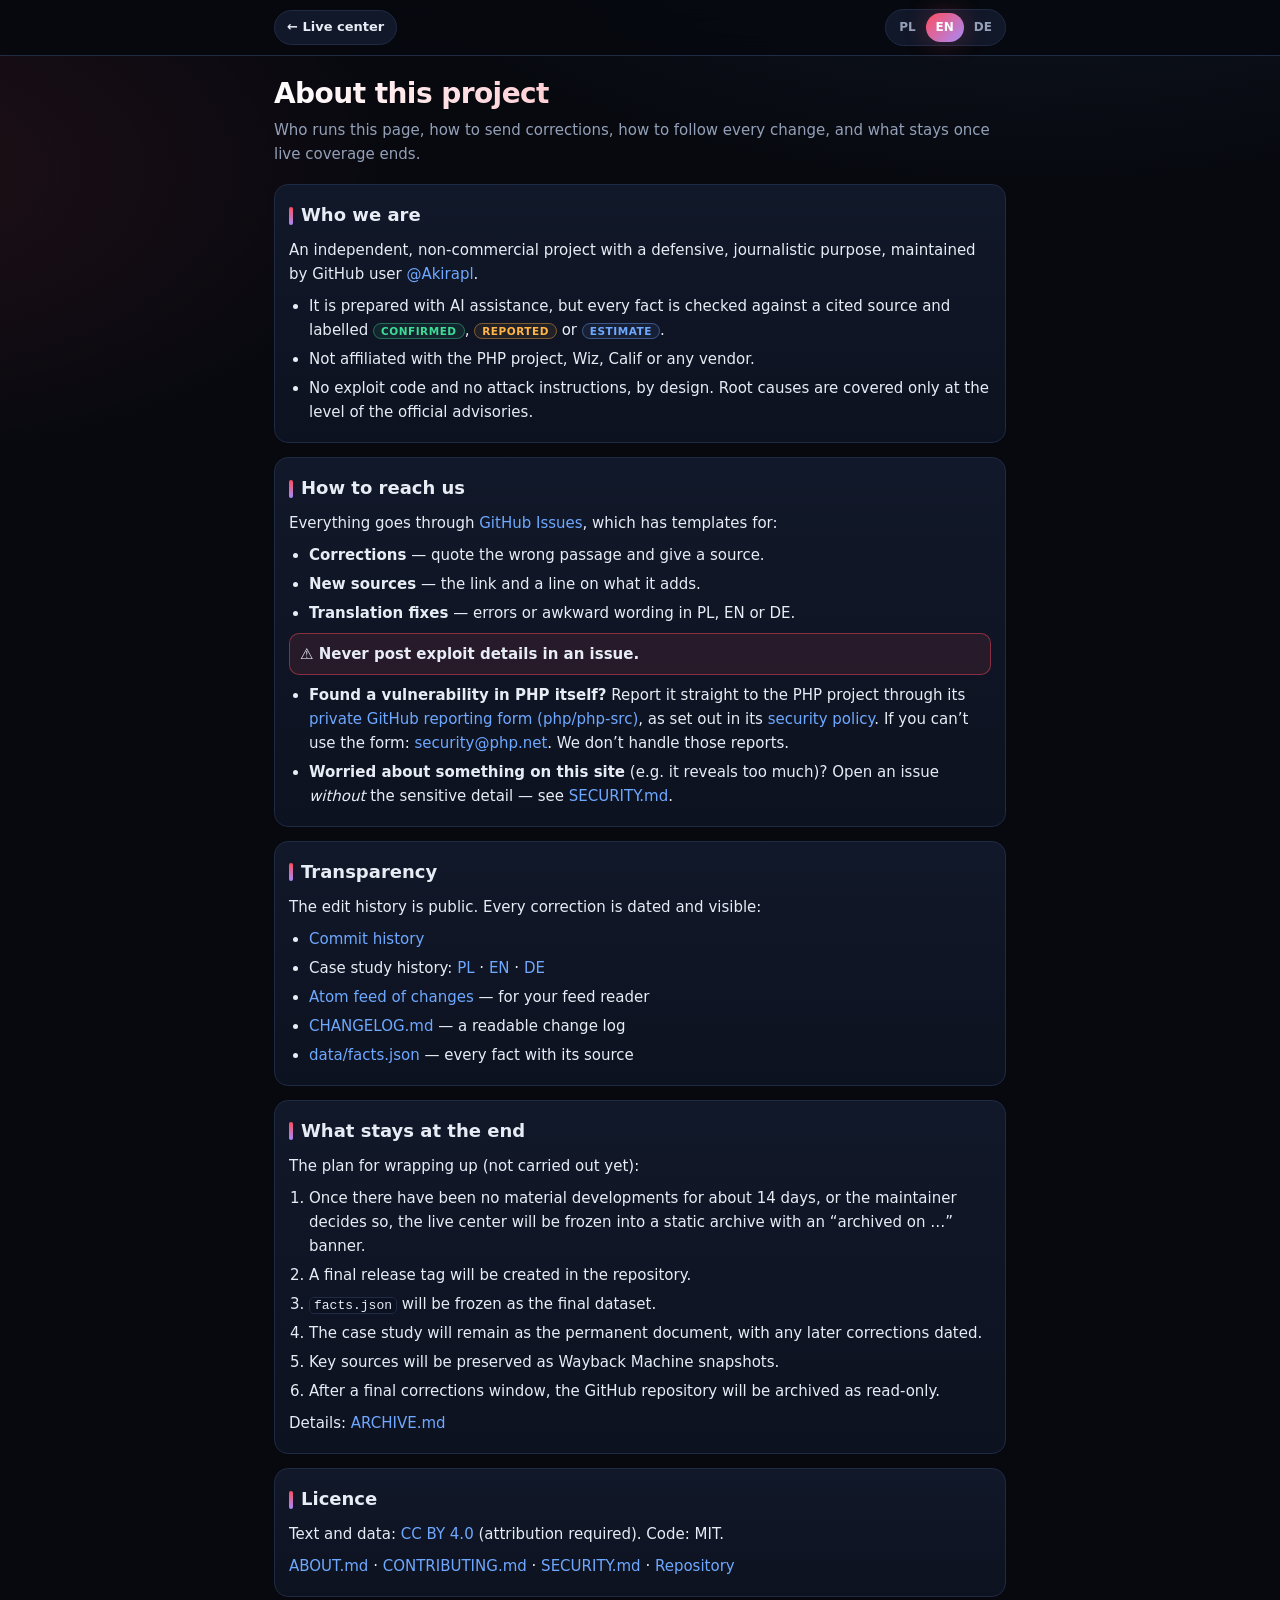
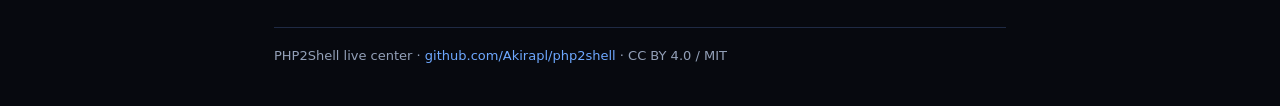
==== info.html @ 3bcf72e7 "Live update 2026-10-21 15:03 UTC: initial publish (53 events, 74 sources)" ====
<!doctype html>
<html lang="en">
<head>
<meta charset="utf-8">
<meta name="viewport" content="width=device-width,initial-scale=1,viewport-fit=cover">
<title>Info — PHP2Shell live center</title>
<meta name="description" content="PHP2Shell live center: who maintains it, how to send corrections, edit history, archive plan, licence. PL / EN / DE.">
<meta name="theme-color" content="#07090f">
<link rel="icon" href="data:image/svg+xml,%3Csvg xmlns='http://www.w3.org/2000/svg' viewBox='0 0 32 32'%3E%3Crect width='32' height='32' rx='7' fill='%2307090f'/%3E%3Ccircle cx='16' cy='16' r='8' fill='%23ff4d5e'/%3E%3C/svg%3E">
<link rel="alternate" hreflang="pl" href="https://akirapl.github.io/php2shell/info.html?lang=pl">
<link rel="alternate" hreflang="en" href="https://akirapl.github.io/php2shell/info.html?lang=en">
<link rel="alternate" hreflang="de" href="https://akirapl.github.io/php2shell/info.html?lang=de">
<meta name="robots" content="index,follow,max-image-preview:large">
<script>(function(){var q=new URLSearchParams(location.search).get('lang');var u='https://akirapl.github.io/php2shell/info.html'+(['pl','en','de'].indexOf(q)>=0?'?lang='+q:'');var c=document.createElement('link');c.rel='canonical';c.href=u;document.head.appendChild(c);var o=document.querySelector('meta[property="og:url"]');if(o)o.content=u;if(['pl','en','de'].indexOf(q)>=0)document.documentElement.lang=q})();</script>
<link rel="alternate" hreflang="x-default" href="https://akirapl.github.io/php2shell/info.html">
<link rel="alternate" type="application/atom+xml" hreflang="en" title="PHP2Shell — timeline (EN)" href="https://akirapl.github.io/php2shell/feed.xml">
<link rel="alternate" type="application/atom+xml" hreflang="pl" title="PHP2Shell — oś czasu (PL)" href="https://akirapl.github.io/php2shell/feed-pl.xml">
<link rel="alternate" type="application/atom+xml" hreflang="de" title="PHP2Shell — Chronik (DE)" href="https://akirapl.github.io/php2shell/feed-de.xml">
<meta property="og:type" content="website">
<meta property="og:site_name" content="PHP2Shell live center">
<meta property="og:title" content="Info — PHP2Shell live center">
<meta property="og:description" content="PHP2Shell live center: who maintains it, how to send corrections, edit history, archive plan, licence.">
<meta property="og:url" content="https://akirapl.github.io/php2shell/info.html">
<meta property="og:image" content="https://akirapl.github.io/php2shell/assets/og-image.png">
<meta property="og:image:secure_url" content="https://akirapl.github.io/php2shell/assets/og-image.png">
<meta property="og:image:type" content="image/png">
<meta property="og:image:width" content="1200">
<meta property="og:image:height" content="630">
<meta property="og:image:alt" content="PHP2Shell — live center. CVE-2026-109618, CVE-2026-109619. Patched: 8.5.12 / 8.4.27 / 8.3.36 / 8.2.35. PL · EN · DE">
<meta property="og:locale" content="en_GB">
<meta property="og:locale:alternate" content="pl_PL">
<meta property="og:locale:alternate" content="de_DE">
<meta name="twitter:card" content="summary_large_image">
<meta name="twitter:title" content="Info — PHP2Shell live center">
<meta name="twitter:description" content="PHP2Shell live center: who maintains it, how to send corrections, edit history, archive plan, licence.">
<meta name="twitter:image" content="https://akirapl.github.io/php2shell/assets/og-image.png">
<meta name="twitter:image:alt" content="PHP2Shell — live center: CVE-2026-109618 / CVE-2026-109619, patched versions, PL · EN · DE">
<script type="application/ld+json">{"@context": "https://schema.org", "@type": "AboutPage", "url": "https://akirapl.github.io/php2shell/info.html", "name": "Info — PHP2Shell live center", "description": "PHP2Shell live center: who maintains it, how to send corrections, edit history, archive plan, licence.", "inLanguage": ["pl", "en", "de"], "isPartOf": {"@id": "https://akirapl.github.io/php2shell/#website"}, "author": {"@type": "Person", "name": "Dawid Kulik", "alternateName": "@Akirapl", "url": "https://github.com/Akirapl"}}</script>
<style>:root{--bg:#07090f;--bg2:#0d1220;--card:#111829;--card2:#151e33;--line:#1f2a44;--txt:#e7ecf5;--mut:#93a0b8;--red:#ff4d5e;--amber:#ffb547;--green:#3ddc97;--blue:#6ea8ff;--vio:#a78bfa;--glow:0 0 24px rgba(255,77,94,.25)}
*{box-sizing:border-box}html{-webkit-text-size-adjust:100%}
body{margin:0;background:radial-gradient(1200px 600px at 80% -10%,rgba(110,168,255,.10),transparent 60%),radial-gradient(900px 500px at -10% 10%,rgba(255,77,94,.10),transparent 60%),var(--bg);color:var(--txt);font:15px/1.6 system-ui,-apple-system,"Segoe UI",Roboto,Inter,sans-serif;overflow-x:hidden}
a{color:var(--blue);text-decoration:none}a:hover{text-decoration:underline}
.wrap{max-width:760px;margin:0 auto;padding:0 14px}
.bar{position:sticky;top:0;z-index:50;background:rgba(7,9,15,.85);backdrop-filter:blur(12px);-webkit-backdrop-filter:blur(12px);border-bottom:1px solid var(--line)}
.bar .wrap{display:flex;align-items:center;justify-content:space-between;gap:8px;padding-top:9px;padding-bottom:9px}
.back{font-size:13px;font-weight:700;padding:6px 12px;border-radius:999px;border:1px solid var(--line);background:var(--card);color:var(--txt);white-space:nowrap}
.langs{display:flex;background:var(--card);border:1px solid var(--line);border-radius:999px;padding:3px}
.langs a{font-size:12px;font-weight:700;padding:5px 10px;border-radius:999px;color:var(--mut)}
.langs a:hover{text-decoration:none}.langs a[aria-current=true]{background:linear-gradient(135deg,#ff4d5e,#a78bfa);color:#fff;box-shadow:var(--glow)}
h1{font-size:28px;line-height:1.15;margin:22px 0 8px;letter-spacing:-.02em;background:linear-gradient(90deg,#fff,#ffb3bb 60%,#c9b8ff);-webkit-background-clip:text;background-clip:text;color:transparent}
.lead{color:var(--mut);margin:0 0 18px}
.card{background:linear-gradient(180deg,var(--card),var(--bg2));border:1px solid var(--line);border-radius:14px;padding:4px 14px 10px;margin:0 0 14px;min-width:0;overflow-wrap:anywhere}
h2{font-size:18px;margin:12px 0 6px;display:flex;align-items:center;gap:8px}
h2::before{content:"";flex:none;width:4px;height:18px;border-radius:2px;background:linear-gradient(var(--red),var(--vio))}
ul,ol{padding-left:20px;margin:8px 0}li{margin:5px 0}p{margin:8px 0}
.badge{font-size:10.5px;font-weight:700;text-transform:uppercase;letter-spacing:.05em;padding:1px 7px;border-radius:999px;border:1px solid;white-space:nowrap}
.b-confirmed{color:var(--green);border-color:rgba(61,220,151,.4);background:rgba(61,220,151,.08)}
.b-reported{color:var(--amber);border-color:rgba(255,181,71,.4);background:rgba(255,181,71,.08)}
.b-estimate{color:var(--blue);border-color:rgba(110,168,255,.4);background:rgba(110,168,255,.08)}
.warnbox{padding:8px 10px;border-radius:10px;border:1px solid rgba(255,77,94,.45);background:rgba(255,77,94,.10);font-weight:600}
code{font-size:13px;background:#0b1120;border:1px solid var(--line);border-radius:5px;padding:0 4px}
footer{margin:30px 0 0;padding:18px 0 40px;border-top:1px solid var(--line);color:var(--mut);font-size:13px}
[data-lang][hidden]{display:none!important}</style>
</head>
<body>
<div class="bar"><div class="wrap"><a class="back" id="back" href="./?lang=en">← Live center</a>
<nav class="langs" aria-label="Language"><a href="?lang=pl" data-l="pl" hreflang="pl">PL</a><a href="?lang=en" data-l="en" hreflang="en" aria-current="true">EN</a><a href="?lang=de" data-l="de" hreflang="de">DE</a></nav></div></div>
<div class="wrap"><main>
<div data-lang="pl" lang="pl" hidden><h1>O projekcie</h1><p class="lead">Kto stoi za tą stroną, jak zgłaszać poprawki, jak śledzić zmiany i co zostanie, gdy relacja na żywo się skończy.</p><section class="card" id="pl-s1"><h2>Kto to robi</h2><p>To niezależny, niekomercyjny projekt o charakterze obronnym i dziennikarskim. Prowadzi go użytkownik GitHuba <a href="https://github.com/Akirapl" target="_blank" rel="noopener">@Akirapl</a>.</p>
<ul><li>Materiały powstają z pomocą AI, ale każdy fakt jest sprawdzany ze wskazanym źródłem i oznaczony jako <span class="badge b-confirmed">potwierdzone</span>, <span class="badge b-reported">doniesienie</span> lub <span class="badge b-estimate">szacunek</span>.</li>
<li>Projekt nie jest powiązany z projektem PHP, Wiz, Calif ani żadnym dostawcą.</li>
<li>Celowo nie publikujemy kodu exploitów ani instrukcji ataku. Przyczyny luk opisujemy tylko na poziomie oficjalnych advisory.</li></ul></section><section class="card" id="pl-s2"><h2>Gdzie pisać</h2><p>Wszystkie zgłoszenia przyjmujemy przez <a href="https://github.com/Akirapl/php2shell/issues/new/choose" target="_blank" rel="noopener">GitHub Issues</a>. Są tam gotowe szablony:</p>
<ul><li><b>Poprawka</b> — zacytuj fragment, który jest błędny, i podaj źródło.</li>
<li><b>Nowe źródło</b> — link i krótko, co wnosi.</li>
<li><b>Tłumaczenie</b> — błąd lub niezręczność w wersji PL, EN albo DE.</li></ul>
<p class="warnbox">⚠️ Nigdy nie wpisuj w zgłoszeniu szczegółów exploita.</p>
<ul><li><b>Luka w samym PHP?</b> Zgłoś ją bezpośrednio zespołowi PHP przez <a href="https://github.com/php/php-src/security/advisories/new" target="_blank" rel="noopener">formularz prywatnego zgłoszenia na GitHubie (php/php-src)</a>, zgodnie z ich <a href="https://github.com/php/php-src/security/policy" target="_blank" rel="noopener">polityką bezpieczeństwa</a>. Jeśli nie możesz użyć formularza: <a href="mailto:security@php.net">security@php.net</a>. My nie przyjmujemy takich zgłoszeń.</li>
<li><b>Problem z treścią tej strony</b> (np. coś zdradza za dużo)? Otwórz issue <i>bez</i> wrażliwych szczegółów — zasady opisuje <a href="https://github.com/Akirapl/php2shell/blob/main/SECURITY.md" target="_blank" rel="noopener">SECURITY.md</a>.</li></ul></section><section class="card" id="pl-s3"><h2>Przejrzystość</h2><p>Historia zmian jest publiczna. Każda poprawka ma datę i jest widoczna:</p>
<ul><li><a href="https://github.com/Akirapl/php2shell/commits/main" target="_blank" rel="noopener">Historia commitów</a></li>
<li>Historia kompendium: <a href="https://github.com/Akirapl/php2shell/commits/main/case-study/pl.md" target="_blank" rel="noopener">PL</a> · <a href="https://github.com/Akirapl/php2shell/commits/main/case-study/en.md" target="_blank" rel="noopener">EN</a> · <a href="https://github.com/Akirapl/php2shell/commits/main/case-study/de.md" target="_blank" rel="noopener">DE</a></li>
<li><a href="https://github.com/Akirapl/php2shell/commits/main.atom" target="_blank" rel="noopener">Kanał Atom ze zmianami</a> — do czytnika RSS</li>
<li><a href="https://github.com/Akirapl/php2shell/blob/main/CHANGELOG.md" target="_blank" rel="noopener">CHANGELOG.md</a> — opisowy dziennik zmian</li>
<li><a href="https://github.com/Akirapl/php2shell/blob/main/data/facts.json" target="_blank" rel="noopener">data/facts.json</a> — wszystkie fakty ze źródłami</li></ul></section><section class="card" id="pl-s4"><h2>Co zostanie na koniec</h2><p>Plan na zakończenie relacji (jeszcze nie wykonany):</p>
<ol><li>Gdy przez ok. 14 dni nie będzie istotnych nowości albo gdy prowadzący tak zdecyduje, centrum na żywo zostanie zamrożone jako statyczne archiwum z banerem „zarchiwizowano dnia…”.</li>
<li>W repozytorium pojawi się ostateczny tag wydania.</li>
<li><code>facts.json</code> zostanie zamrożony jako końcowy zbiór danych.</li>
<li>Kompendium zostanie jako stały dokument; późniejsze poprawki będą datowane.</li>
<li>Kluczowe źródła zostaną zabezpieczone jako kopie w Wayback Machine.</li>
<li>Po ostatnim okresie na poprawki repozytorium na GitHubie zostanie zarchiwizowane (tylko do odczytu).</li></ol>
<p>Szczegóły: <a href="https://github.com/Akirapl/php2shell/blob/main/ARCHIVE.md" target="_blank" rel="noopener">ARCHIVE.md</a></p></section><section class="card" id="pl-s5"><h2>Licencja</h2><p>Teksty i dane: <a href="https://creativecommons.org/licenses/by/4.0/deed.pl" target="_blank" rel="noopener">CC BY 4.0</a> (z podaniem autorstwa). Kod: MIT.</p>
<p><a href="https://github.com/Akirapl/php2shell/blob/main/ABOUT.md" target="_blank" rel="noopener">ABOUT.md</a> · <a href="https://github.com/Akirapl/php2shell/blob/main/CONTRIBUTING.md" target="_blank" rel="noopener">CONTRIBUTING.md</a> · <a href="https://github.com/Akirapl/php2shell/blob/main/SECURITY.md" target="_blank" rel="noopener">SECURITY.md</a> · <a href="https://github.com/Akirapl/php2shell" target="_blank" rel="noopener">Repozytorium</a></p></section></div><div data-lang="en" lang="en"><h1>About this project</h1><p class="lead">Who runs this page, how to send corrections, how to follow every change, and what stays once live coverage ends.</p><section class="card" id="en-s1"><h2>Who we are</h2><p>An independent, non-commercial project with a defensive, journalistic purpose, maintained by GitHub user <a href="https://github.com/Akirapl" target="_blank" rel="noopener">@Akirapl</a>.</p>
<ul><li>It is prepared with AI assistance, but every fact is checked against a cited source and labelled <span class="badge b-confirmed">confirmed</span>, <span class="badge b-reported">reported</span> or <span class="badge b-estimate">estimate</span>.</li>
<li>Not affiliated with the PHP project, Wiz, Calif or any vendor.</li>
<li>No exploit code and no attack instructions, by design. Root causes are covered only at the level of the official advisories.</li></ul></section><section class="card" id="en-s2"><h2>How to reach us</h2><p>Everything goes through <a href="https://github.com/Akirapl/php2shell/issues/new/choose" target="_blank" rel="noopener">GitHub Issues</a>, which has templates for:</p>
<ul><li><b>Corrections</b> — quote the wrong passage and give a source.</li>
<li><b>New sources</b> — the link and a line on what it adds.</li>
<li><b>Translation fixes</b> — errors or awkward wording in PL, EN or DE.</li></ul>
<p class="warnbox">⚠️ Never post exploit details in an issue.</p>
<ul><li><b>Found a vulnerability in PHP itself?</b> Report it straight to the PHP project through its <a href="https://github.com/php/php-src/security/advisories/new" target="_blank" rel="noopener">private GitHub reporting form (php/php-src)</a>, as set out in its <a href="https://github.com/php/php-src/security/policy" target="_blank" rel="noopener">security policy</a>. If you can’t use the form: <a href="mailto:security@php.net">security@php.net</a>. We don’t handle those reports.</li>
<li><b>Worried about something on this site</b> (e.g. it reveals too much)? Open an issue <i>without</i> the sensitive detail — see <a href="https://github.com/Akirapl/php2shell/blob/main/SECURITY.md" target="_blank" rel="noopener">SECURITY.md</a>.</li></ul></section><section class="card" id="en-s3"><h2>Transparency</h2><p>The edit history is public. Every correction is dated and visible:</p>
<ul><li><a href="https://github.com/Akirapl/php2shell/commits/main" target="_blank" rel="noopener">Commit history</a></li>
<li>Case study history: <a href="https://github.com/Akirapl/php2shell/commits/main/case-study/pl.md" target="_blank" rel="noopener">PL</a> · <a href="https://github.com/Akirapl/php2shell/commits/main/case-study/en.md" target="_blank" rel="noopener">EN</a> · <a href="https://github.com/Akirapl/php2shell/commits/main/case-study/de.md" target="_blank" rel="noopener">DE</a></li>
<li><a href="https://github.com/Akirapl/php2shell/commits/main.atom" target="_blank" rel="noopener">Atom feed of changes</a> — for your feed reader</li>
<li><a href="https://github.com/Akirapl/php2shell/blob/main/CHANGELOG.md" target="_blank" rel="noopener">CHANGELOG.md</a> — a readable change log</li>
<li><a href="https://github.com/Akirapl/php2shell/blob/main/data/facts.json" target="_blank" rel="noopener">data/facts.json</a> — every fact with its source</li></ul></section><section class="card" id="en-s4"><h2>What stays at the end</h2><p>The plan for wrapping up (not carried out yet):</p>
<ol><li>Once there have been no material developments for about 14 days, or the maintainer decides so, the live center will be frozen into a static archive with an “archived on …” banner.</li>
<li>A final release tag will be created in the repository.</li>
<li><code>facts.json</code> will be frozen as the final dataset.</li>
<li>The case study will remain as the permanent document, with any later corrections dated.</li>
<li>Key sources will be preserved as Wayback Machine snapshots.</li>
<li>After a final corrections window, the GitHub repository will be archived as read-only.</li></ol>
<p>Details: <a href="https://github.com/Akirapl/php2shell/blob/main/ARCHIVE.md" target="_blank" rel="noopener">ARCHIVE.md</a></p></section><section class="card" id="en-s5"><h2>Licence</h2><p>Text and data: <a href="https://creativecommons.org/licenses/by/4.0/" target="_blank" rel="noopener">CC BY 4.0</a> (attribution required). Code: MIT.</p>
<p><a href="https://github.com/Akirapl/php2shell/blob/main/ABOUT.md" target="_blank" rel="noopener">ABOUT.md</a> · <a href="https://github.com/Akirapl/php2shell/blob/main/CONTRIBUTING.md" target="_blank" rel="noopener">CONTRIBUTING.md</a> · <a href="https://github.com/Akirapl/php2shell/blob/main/SECURITY.md" target="_blank" rel="noopener">SECURITY.md</a> · <a href="https://github.com/Akirapl/php2shell" target="_blank" rel="noopener">Repository</a></p></section></div><div data-lang="de" lang="de" hidden><h1>Über das Projekt</h1><p class="lead">Wer hinter dieser Seite steht, wie Sie Korrekturen melden, wie sich jede Änderung nachverfolgen lässt und was bleibt, wenn die Live-Berichterstattung endet.</p><section class="card" id="de-s1"><h2>Wer dahintersteht</h2><p>Ein unabhängiges, nichtkommerzielles Projekt mit defensivem, journalistischem Anspruch, betreut vom GitHub-Nutzer <a href="https://github.com/Akirapl" target="_blank" rel="noopener">@Akirapl</a>.</p>
<ul><li>Die Inhalte entstehen mit KI-Unterstützung; jede Angabe wird jedoch anhand einer genannten Quelle geprüft und als <span class="badge b-confirmed">bestätigt</span>, <span class="badge b-reported">gemeldet</span> oder <span class="badge b-estimate">Schätzung</span> gekennzeichnet.</li>
<li>Keine Verbindung zum PHP-Projekt, zu Wiz, Calif oder einem anderen Anbieter.</li>
<li>Bewusst kein Exploit-Code und keine Angriffsanleitungen. Ursachen werden nur so tief beschrieben wie in den offiziellen Advisories.</li></ul></section><section class="card" id="de-s2"><h2>Kontakt</h2><p>Alles läuft über <a href="https://github.com/Akirapl/php2shell/issues/new/choose" target="_blank" rel="noopener">GitHub Issues</a> mit Vorlagen für:</p>
<ul><li><b>Korrekturen</b> — die fehlerhafte Stelle zitieren und eine Quelle angeben.</li>
<li><b>Neue Quellen</b> — Link plus ein Satz, was sie beiträgt.</li>
<li><b>Übersetzungen</b> — Fehler oder holprige Formulierungen auf PL, EN oder DE.</li></ul>
<p class="warnbox">⚠️ Bitte niemals Exploit-Details in ein Issue schreiben.</p>
<ul><li><b>Eine Lücke in PHP selbst gefunden?</b> Melden Sie sie direkt dem PHP-Projekt über dessen <a href="https://github.com/php/php-src/security/advisories/new" target="_blank" rel="noopener">privates Meldeformular auf GitHub (php/php-src)</a>, wie in der <a href="https://github.com/php/php-src/security/policy" target="_blank" rel="noopener">Sicherheitsrichtlinie</a> beschrieben. Falls das Formular nicht nutzbar ist: <a href="mailto:security@php.net">security@php.net</a>. Wir selbst nehmen solche Meldungen nicht entgegen.</li>
<li><b>Bedenken zu Inhalten dieser Seite</b> (z. B. zu viele Details)? Eröffnen Sie ein Issue <i>ohne</i> die heiklen Einzelheiten — siehe <a href="https://github.com/Akirapl/php2shell/blob/main/SECURITY.md" target="_blank" rel="noopener">SECURITY.md</a>.</li></ul></section><section class="card" id="de-s3"><h2>Transparenz</h2><p>Der Änderungsverlauf ist öffentlich. Jede Korrektur ist datiert und nachvollziehbar:</p>
<ul><li><a href="https://github.com/Akirapl/php2shell/commits/main" target="_blank" rel="noopener">Commit-Verlauf</a></li>
<li>Verlauf der Fallstudie: <a href="https://github.com/Akirapl/php2shell/commits/main/case-study/pl.md" target="_blank" rel="noopener">PL</a> · <a href="https://github.com/Akirapl/php2shell/commits/main/case-study/en.md" target="_blank" rel="noopener">EN</a> · <a href="https://github.com/Akirapl/php2shell/commits/main/case-study/de.md" target="_blank" rel="noopener">DE</a></li>
<li><a href="https://github.com/Akirapl/php2shell/commits/main.atom" target="_blank" rel="noopener">Atom-Feed der Änderungen</a> — für Ihren Feedreader</li>
<li><a href="https://github.com/Akirapl/php2shell/blob/main/CHANGELOG.md" target="_blank" rel="noopener">CHANGELOG.md</a> — lesbares Änderungsprotokoll</li>
<li><a href="https://github.com/Akirapl/php2shell/blob/main/data/facts.json" target="_blank" rel="noopener">data/facts.json</a> — alle Fakten mit Quelle</li></ul></section><section class="card" id="de-s4"><h2>Was am Ende bleibt</h2><p>Der Plan für den Abschluss (noch nicht umgesetzt):</p>
<ol><li>Gibt es etwa 14 Tage lang keine wesentlichen Neuigkeiten oder entscheidet der Betreuer so, wird das Live-Center als statisches Archiv mit dem Hinweis „archiviert am …“ eingefroren.</li>
<li>Im Repository wird ein finaler Release-Tag gesetzt.</li>
<li><code>facts.json</code> wird als endgültiger Datensatz eingefroren.</li>
<li>Die Fallstudie bleibt als dauerhaftes Dokument bestehen; spätere Korrekturen werden datiert.</li>
<li>Wichtige Quellen werden als Snapshots in der Wayback Machine gesichert.</li>
<li>Nach einer letzten Korrekturphase wird das GitHub-Repository schreibgeschützt archiviert.</li></ol>
<p>Einzelheiten: <a href="https://github.com/Akirapl/php2shell/blob/main/ARCHIVE.md" target="_blank" rel="noopener">ARCHIVE.md</a></p></section><section class="card" id="de-s5"><h2>Lizenz</h2><p>Texte und Daten: <a href="https://creativecommons.org/licenses/by/4.0/deed.de" target="_blank" rel="noopener">CC BY 4.0</a> (Namensnennung). Code: MIT.</p>
<p><a href="https://github.com/Akirapl/php2shell/blob/main/ABOUT.md" target="_blank" rel="noopener">ABOUT.md</a> · <a href="https://github.com/Akirapl/php2shell/blob/main/CONTRIBUTING.md" target="_blank" rel="noopener">CONTRIBUTING.md</a> · <a href="https://github.com/Akirapl/php2shell/blob/main/SECURITY.md" target="_blank" rel="noopener">SECURITY.md</a> · <a href="https://github.com/Akirapl/php2shell" target="_blank" rel="noopener">Repository</a></p></section></div>
</main>
<footer>PHP2Shell live center · <a href="https://github.com/Akirapl/php2shell" target="_blank" rel="noopener">github.com/Akirapl/php2shell</a> · CC BY 4.0 / MIT</footer>
</div>
<script>
(function(){"use strict";var M={"pl": {"title": "Info — PHP2Shell centrum na żywo", "back": "← Centrum na żywo"}, "en": {"title": "Info — PHP2Shell live center", "back": "← Live center"}, "de": {"title": "Info — PHP2Shell Live-Center", "back": "← Live-Center"}},LS=['pl','en','de'];
function pick(){var q=new URLSearchParams(location.search).get('lang');if(q&&LS.indexOf(q)>=0)return q;
 try{var s=localStorage.getItem('lang');if(s&&LS.indexOf(s)>=0)return s}catch(e){}
 var n=(navigator.language||'en').toLowerCase();return n.indexOf('pl')===0?'pl':n.indexOf('de')===0?'de':'en'}
function set(l,push){document.documentElement.lang=l;document.title=M[l].title;
 document.querySelectorAll('[data-lang]').forEach(function(b){b.hidden=b.dataset.lang!==l});
 document.querySelectorAll('.langs a').forEach(function(a){a.setAttribute('aria-current',a.dataset.l===l)});
 var bk=document.getElementById('back');bk.textContent=M[l].back;bk.href='./?lang='+l;
 try{localStorage.setItem('lang',l)}catch(e){}
 if(push){var u=new URL(location);u.searchParams.set('lang',l);history.replaceState(null,'',u)}
 var c=document.querySelector('link[rel=canonical]');if(c&&new URLSearchParams(location.search).has('lang'))c.href='https://akirapl.github.io/php2shell/info.html?lang='+l}
document.querySelectorAll('.langs a').forEach(function(a){a.addEventListener('click',function(e){e.preventDefault();set(a.dataset.l,true)})});
set(pick(),false);})();
</script>
</body>
</html>
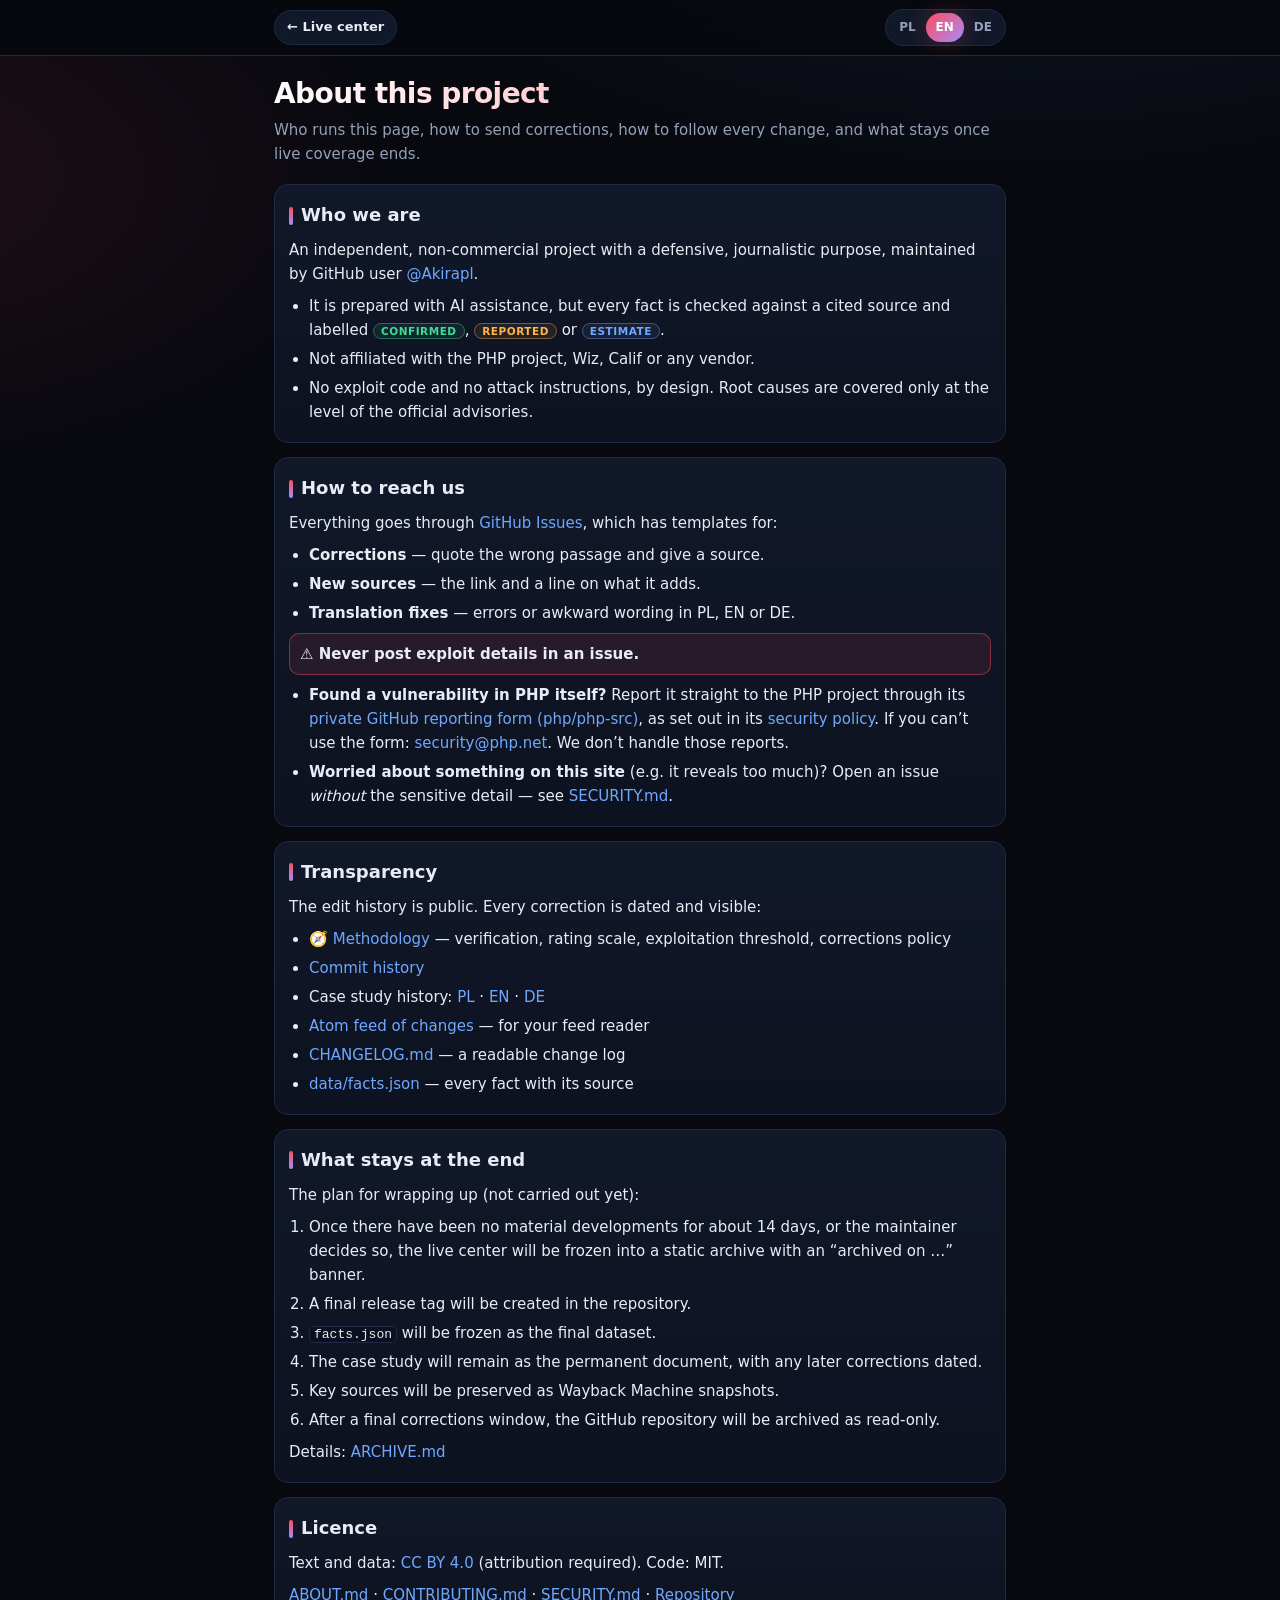
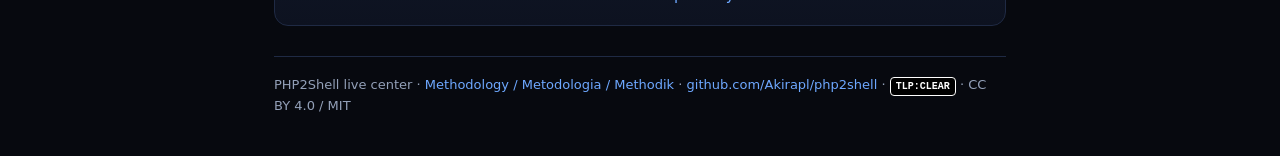
==== commit 0c048de6: "Live update 2026-10-21 15:42 UTC: +1 event, 65 events edited, 10 key numbers edited, sources 84→85, " ====
--- a/info.html
+++ b/info.html
@@ -76,7 +76,8 @@
 <p class="warnbox">⚠️ Nigdy nie wpisuj w zgłoszeniu szczegółów exploita.</p>
 <ul><li><b>Luka w samym PHP?</b> Zgłoś ją bezpośrednio zespołowi PHP przez <a href="https://github.com/php/php-src/security/advisories/new" target="_blank" rel="noopener">formularz prywatnego zgłoszenia na GitHubie (php/php-src)</a>, zgodnie z ich <a href="https://github.com/php/php-src/security/policy" target="_blank" rel="noopener">polityką bezpieczeństwa</a>. Jeśli nie możesz użyć formularza: <a href="mailto:security@php.net">security@php.net</a>. My nie przyjmujemy takich zgłoszeń.</li>
 <li><b>Problem z treścią tej strony</b> (np. coś zdradza za dużo)? Otwórz issue <i>bez</i> wrażliwych szczegółów — zasady opisuje <a href="https://github.com/Akirapl/php2shell/blob/main/SECURITY.md" target="_blank" rel="noopener">SECURITY.md</a>.</li></ul></section><section class="card" id="pl-s3"><h2>Przejrzystość</h2><p>Historia zmian jest publiczna. Każda poprawka ma datę i jest widoczna:</p>
-<ul><li><a href="https://github.com/Akirapl/php2shell/commits/main" target="_blank" rel="noopener">Historia commitów</a></li>
+<ul><li>🧭 <a href="methodology.html?lang=pl">Metodologia</a> — weryfikacja, skala ocen, próg eksploatacji, polityka korekt</li>
+<li><a href="https://github.com/Akirapl/php2shell/commits/main" target="_blank" rel="noopener">Historia commitów</a></li>
 <li>Historia kompendium: <a href="https://github.com/Akirapl/php2shell/commits/main/case-study/pl.md" target="_blank" rel="noopener">PL</a> · <a href="https://github.com/Akirapl/php2shell/commits/main/case-study/en.md" target="_blank" rel="noopener">EN</a> · <a href="https://github.com/Akirapl/php2shell/commits/main/case-study/de.md" target="_blank" rel="noopener">DE</a></li>
 <li><a href="https://github.com/Akirapl/php2shell/commits/main.atom" target="_blank" rel="noopener">Kanał Atom ze zmianami</a> — do czytnika RSS</li>
 <li><a href="https://github.com/Akirapl/php2shell/blob/main/CHANGELOG.md" target="_blank" rel="noopener">CHANGELOG.md</a> — opisowy dziennik zmian</li>
@@ -98,7 +99,8 @@
 <p class="warnbox">⚠️ Never post exploit details in an issue.</p>
 <ul><li><b>Found a vulnerability in PHP itself?</b> Report it straight to the PHP project through its <a href="https://github.com/php/php-src/security/advisories/new" target="_blank" rel="noopener">private GitHub reporting form (php/php-src)</a>, as set out in its <a href="https://github.com/php/php-src/security/policy" target="_blank" rel="noopener">security policy</a>. If you can’t use the form: <a href="mailto:security@php.net">security@php.net</a>. We don’t handle those reports.</li>
 <li><b>Worried about something on this site</b> (e.g. it reveals too much)? Open an issue <i>without</i> the sensitive detail — see <a href="https://github.com/Akirapl/php2shell/blob/main/SECURITY.md" target="_blank" rel="noopener">SECURITY.md</a>.</li></ul></section><section class="card" id="en-s3"><h2>Transparency</h2><p>The edit history is public. Every correction is dated and visible:</p>
-<ul><li><a href="https://github.com/Akirapl/php2shell/commits/main" target="_blank" rel="noopener">Commit history</a></li>
+<ul><li>🧭 <a href="methodology.html?lang=en">Methodology</a> — verification, rating scale, exploitation threshold, corrections policy</li>
+<li><a href="https://github.com/Akirapl/php2shell/commits/main" target="_blank" rel="noopener">Commit history</a></li>
 <li>Case study history: <a href="https://github.com/Akirapl/php2shell/commits/main/case-study/pl.md" target="_blank" rel="noopener">PL</a> · <a href="https://github.com/Akirapl/php2shell/commits/main/case-study/en.md" target="_blank" rel="noopener">EN</a> · <a href="https://github.com/Akirapl/php2shell/commits/main/case-study/de.md" target="_blank" rel="noopener">DE</a></li>
 <li><a href="https://github.com/Akirapl/php2shell/commits/main.atom" target="_blank" rel="noopener">Atom feed of changes</a> — for your feed reader</li>
 <li><a href="https://github.com/Akirapl/php2shell/blob/main/CHANGELOG.md" target="_blank" rel="noopener">CHANGELOG.md</a> — a readable change log</li>
@@ -120,7 +122,8 @@
 <p class="warnbox">⚠️ Bitte niemals Exploit-Details in ein Issue schreiben.</p>
 <ul><li><b>Eine Lücke in PHP selbst gefunden?</b> Melden Sie sie direkt dem PHP-Projekt über dessen <a href="https://github.com/php/php-src/security/advisories/new" target="_blank" rel="noopener">privates Meldeformular auf GitHub (php/php-src)</a>, wie in der <a href="https://github.com/php/php-src/security/policy" target="_blank" rel="noopener">Sicherheitsrichtlinie</a> beschrieben. Falls das Formular nicht nutzbar ist: <a href="mailto:security@php.net">security@php.net</a>. Wir selbst nehmen solche Meldungen nicht entgegen.</li>
 <li><b>Bedenken zu Inhalten dieser Seite</b> (z. B. zu viele Details)? Eröffnen Sie ein Issue <i>ohne</i> die heiklen Einzelheiten — siehe <a href="https://github.com/Akirapl/php2shell/blob/main/SECURITY.md" target="_blank" rel="noopener">SECURITY.md</a>.</li></ul></section><section class="card" id="de-s3"><h2>Transparenz</h2><p>Der Änderungsverlauf ist öffentlich. Jede Korrektur ist datiert und nachvollziehbar:</p>
-<ul><li><a href="https://github.com/Akirapl/php2shell/commits/main" target="_blank" rel="noopener">Commit-Verlauf</a></li>
+<ul><li>🧭 <a href="methodology.html?lang=de">Methodik</a> — Prüfung, Bewertungsskala, Ausnutzungsschwelle, Korrekturrichtlinie</li>
+<li><a href="https://github.com/Akirapl/php2shell/commits/main" target="_blank" rel="noopener">Commit-Verlauf</a></li>
 <li>Verlauf der Fallstudie: <a href="https://github.com/Akirapl/php2shell/commits/main/case-study/pl.md" target="_blank" rel="noopener">PL</a> · <a href="https://github.com/Akirapl/php2shell/commits/main/case-study/en.md" target="_blank" rel="noopener">EN</a> · <a href="https://github.com/Akirapl/php2shell/commits/main/case-study/de.md" target="_blank" rel="noopener">DE</a></li>
 <li><a href="https://github.com/Akirapl/php2shell/commits/main.atom" target="_blank" rel="noopener">Atom-Feed der Änderungen</a> — für Ihren Feedreader</li>
 <li><a href="https://github.com/Akirapl/php2shell/blob/main/CHANGELOG.md" target="_blank" rel="noopener">CHANGELOG.md</a> — lesbares Änderungsprotokoll</li>
@@ -134,7 +137,7 @@
 <p>Einzelheiten: <a href="https://github.com/Akirapl/php2shell/blob/main/ARCHIVE.md" target="_blank" rel="noopener">ARCHIVE.md</a></p></section><section class="card" id="de-s5"><h2>Lizenz</h2><p>Texte und Daten: <a href="https://creativecommons.org/licenses/by/4.0/deed.de" target="_blank" rel="noopener">CC BY 4.0</a> (Namensnennung). Code: MIT.</p>
 <p><a href="https://github.com/Akirapl/php2shell/blob/main/ABOUT.md" target="_blank" rel="noopener">ABOUT.md</a> · <a href="https://github.com/Akirapl/php2shell/blob/main/CONTRIBUTING.md" target="_blank" rel="noopener">CONTRIBUTING.md</a> · <a href="https://github.com/Akirapl/php2shell/blob/main/SECURITY.md" target="_blank" rel="noopener">SECURITY.md</a> · <a href="https://github.com/Akirapl/php2shell" target="_blank" rel="noopener">Repository</a></p></section></div>
 </main>
-<footer>PHP2Shell live center · <a href="https://github.com/Akirapl/php2shell" target="_blank" rel="noopener">github.com/Akirapl/php2shell</a> · CC BY 4.0 / MIT</footer>
+<footer>PHP2Shell live center · <a href="methodology.html" id="methl">Methodology / Metodologia / Methodik</a> · <a href="https://github.com/Akirapl/php2shell" target="_blank" rel="noopener">github.com/Akirapl/php2shell</a> · <span style="font:800 10px ui-monospace,monospace;padding:3px 5px;border-radius:4px;background:#000;color:#fff;border:1px solid #fff">TLP:CLEAR</span> · CC BY 4.0 / MIT</footer>
 </div>
 <script>
 (function(){"use strict";var M={"pl": {"title": "Info — PHP2Shell centrum na żywo", "back": "← Centrum na żywo"}, "en": {"title": "Info — PHP2Shell live center", "back": "← Live center"}, "de": {"title": "Info — PHP2Shell Live-Center", "back": "← Live-Center"}},LS=['pl','en','de'];
